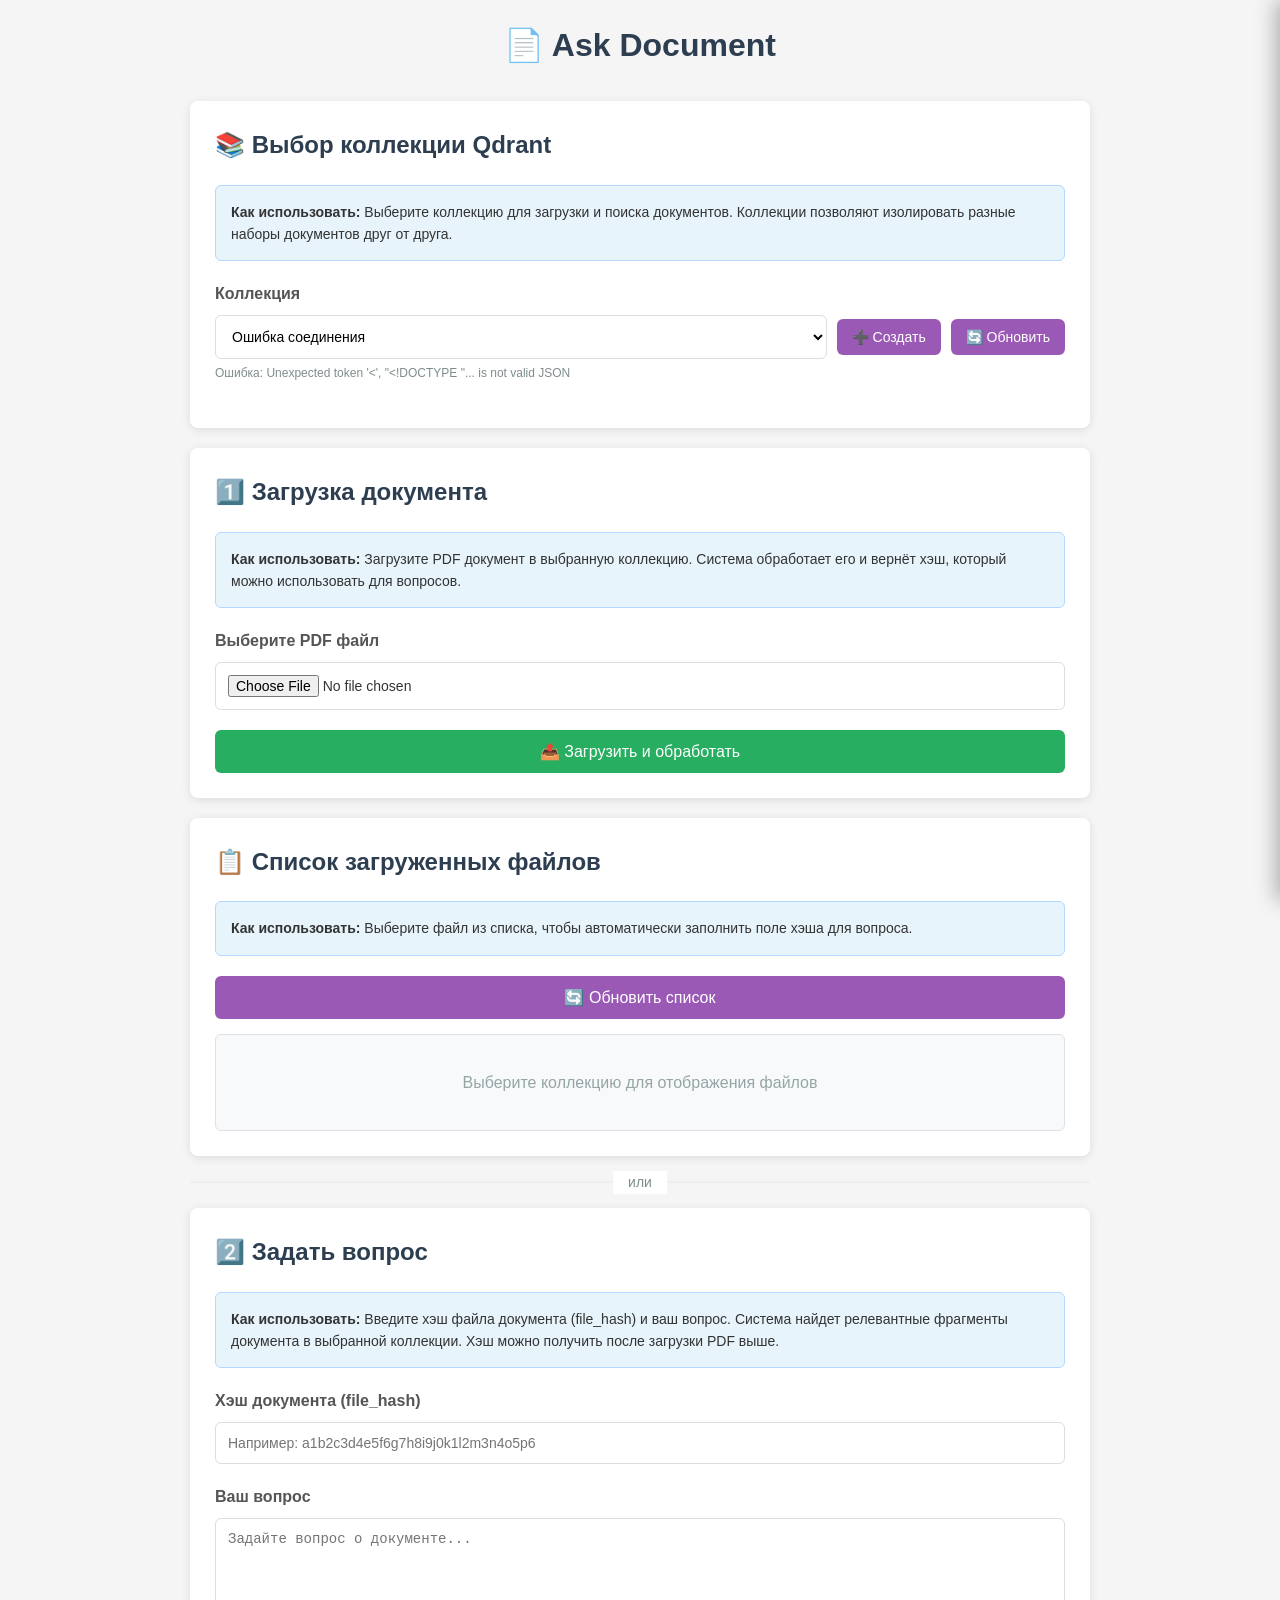
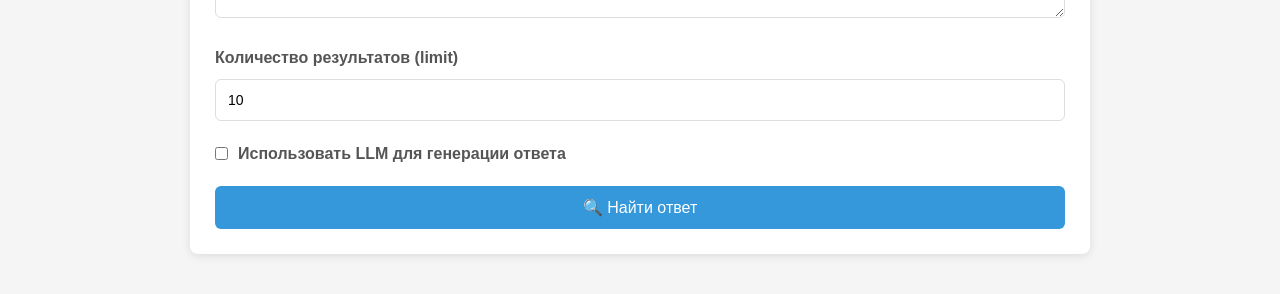
==== app/static/ask-document.html @ 8912c8c7 "Add PDF results visualization" ====
<!DOCTYPE html>
<html lang="ru">
<head>
    <meta charset="UTF-8">
    <meta name="viewport" content="width=device-width, initial-scale=1.0">
    <title>Ask Document - PDF Q&A</title>
    <style>
        * {
            box-sizing: border-box;
            margin: 0;
            padding: 0;
        }

        body {
            font-family: -apple-system, BlinkMacSystemFont, 'Segoe UI', Roboto, Oxygen, Ubuntu, sans-serif;
            background-color: #f5f5f5;
            color: #333;
            line-height: 1.6;
            padding: 20px;
        }

        .container {
            max-width: 900px;
            margin: 0 auto;
        }

        h1 {
            text-align: center;
            color: #2c3e50;
            margin-bottom: 30px;
            font-size: 2rem;
        }

        .card {
            background: white;
            border-radius: 8px;
            box-shadow: 0 2px 10px rgba(0, 0, 0, 0.1);
            padding: 25px;
            margin-bottom: 20px;
        }

        .form-group {
            margin-bottom: 20px;
        }

        label {
            display: block;
            margin-bottom: 8px;
            font-weight: 600;
            color: #555;
        }

        input[type="text"],
        input[type="number"],
        input[type="file"],
        textarea {
            width: 100%;
            padding: 12px;
            border: 1px solid #ddd;
            border-radius: 6px;
            font-size: 14px;
            transition: border-color 0.3s;
        }

        input[type="text"]:focus,
        input[type="number"]:focus,
        input[type="file"]:focus,
        textarea:focus {
            outline: none;
            border-color: #3498db;
        }

        textarea {
            resize: vertical;
            min-height: 100px;
        }

        .btn {
            background-color: #3498db;
            color: white;
            border: none;
            padding: 12px 30px;
            font-size: 16px;
            border-radius: 6px;
            cursor: pointer;
            transition: background-color 0.3s;
            width: 100%;
        }

        .btn:hover {
            background-color: #2980b9;
        }

        .btn:disabled {
            background-color: #bdc3c7;
            cursor: not-allowed;
        }

        .btn-secondary {
            background-color: #27ae60;
        }

        .btn-secondary:hover {
            background-color: #219a52;
        }

        .results {
            margin-top: 20px;
        }

        .result-item {
            background: #f8f9fa;
            border-left: 4px solid #3498db;
            padding: 15px;
            margin-bottom: 15px;
            border-radius: 4px;
            cursor: pointer;
            transition: all 0.2s;
        }

        .result-item:hover {
            background: #e8f4fc;
            box-shadow: 0 2px 8px rgba(52, 152, 219, 0.2);
        }

        .result-item.highlighted {
            background: #fff3cd;
            border-left-color: #f39c12;
            box-shadow: 0 2px 12px rgba(243, 156, 18, 0.3);
        }

        .result-score {
            font-size: 12px;
            color: #7f8c8d;
            margin-bottom: 8px;
        }

        .result-text {
            font-size: 15px;
            color: #2c3e50;
        }

        .result-meta {
            margin-top: 10px;
            font-size: 12px;
            color: #95a5a6;
        }

        .error {
            background-color: #fee;
            border-left-color: #e74c3c;
            color: #c0392b;
        }

        .success {
            background-color: #efe;
            border-left-color: #27ae60;
            color: #27ae60;
        }

        .status-message {
            padding: 15px;
            border-radius: 6px;
            margin-bottom: 20px;
        }

        .loading {
            text-align: center;
            padding: 40px;
            color: #7f8c8d;
        }

        .spinner {
            border: 4px solid #f3f3f3;
            border-top: 4px solid #3498db;
            border-radius: 50%;
            width: 40px;
            height: 40px;
            animation: spin 1s linear infinite;
            margin: 0 auto 15px;
        }

        @keyframes spin {
            0% { transform: rotate(0deg); }
            100% { transform: rotate(360deg); }
        }

        .hidden {
            display: none;
        }

        .info-box {
            background: #e8f4fc;
            border: 1px solid #b3d9ff;
            border-radius: 6px;
            padding: 15px;
            margin-bottom: 20px;
            font-size: 14px;
        }

        .info-box code {
            background: #fff;
            padding: 2px 6px;
            border-radius: 3px;
            font-family: monospace;
        }

        .file-info {
            background: #f8f9fa;
            border: 1px solid #dee2e6;
            border-radius: 6px;
            padding: 15px;
            margin-top: 15px;
        }

        .file-info p {
            margin: 5px 0;
            font-size: 14px;
        }

        .file-info strong {
            color: #2c3e50;
        }

        .file-list {
            background: #f8f9fa;
            border: 1px solid #dee2e6;
            border-radius: 6px;
            padding: 15px;
            margin-top: 15px;
            max-height: 400px;
            overflow-y: auto;
        }

        .file-list-item {
            background: white;
            border: 1px solid #e9ecef;
            border-radius: 4px;
            padding: 12px;
            margin-bottom: 10px;
            cursor: pointer;
            transition: all 0.2s;
        }

        .file-list-item:hover {
            border-color: #3498db;
            box-shadow: 0 2px 8px rgba(52, 152, 219, 0.2);
        }

        .file-list-item.selected {
            border-color: #27ae60;
            background: #e8f8f0;
        }

        .file-list-name {
            font-weight: 600;
            color: #2c3e50;
            margin-bottom: 5px;
        }

        .file-list-hash {
            font-family: monospace;
            font-size: 12px;
            color: #7f8c8d;
            background: #f1f1f1;
            padding: 2px 6px;
            border-radius: 3px;
            word-break: break-all;
        }

        .file-list-date {
            font-size: 11px;
            color: #95a5a6;
            margin-top: 5px;
        }

        .file-list-empty {
            text-align: center;
            color: #95a5a6;
            padding: 20px;
        }

        .btn-refresh {
            background-color: #9b59b6;
        }

        .btn-refresh:hover {
            background-color: #8e44ad;
        }

        .divider {
            border-top: 2px solid #eee;
            margin: 25px 0;
            position: relative;
        }

        .divider-text {
            position: absolute;
            top: -12px;
            left: 50%;
            transform: translateX(-50%);
            background: white;
            padding: 0 15px;
            color: #7f8c8d;
            font-size: 14px;
        }

        .collection-select-container {
            display: flex;
            gap: 10px;
            align-items: center;
        }

        .collection-select {
            flex: 1;
            padding: 12px;
            border: 1px solid #ddd;
            border-radius: 6px;
            font-size: 14px;
            background-color: white;
            cursor: pointer;
        }

        .collection-select:focus {
            outline: none;
            border-color: #3498db;
        }

        .btn-small {
            padding: 10px 15px;
            font-size: 14px;
            width: auto;
        }

        .btn-create {
            background-color: #9b59b6;
        }

        .btn-create:hover {
            background-color: #8e44ad;
        }

        .modal-overlay {
            position: fixed;
            top: 0;
            left: 0;
            right: 0;
            bottom: 0;
            background: rgba(0, 0, 0, 0.5);
            display: flex;
            align-items: center;
            justify-content: center;
            z-index: 1000;
        }

        .modal {
            background: white;
            border-radius: 8px;
            padding: 25px;
            max-width: 500px;
            width: 90%;
            box-shadow: 0 4px 20px rgba(0, 0, 0, 0.2);
        }

        .modal h3 {
            margin-bottom: 20px;
            color: #2c3e50;
        }

        .modal-actions {
            display: flex;
            gap: 10px;
            margin-top: 20px;
        }

        .modal-actions .btn {
            width: auto;
            flex: 1;
        }

        .btn-cancel {
            background-color: #95a5a6;
        }

        .btn-cancel:hover {
            background-color: #7f8c8d;
        }

        .collection-info {
            font-size: 12px;
            color: #7f8c8d;
            margin-top: 5px;
        }

        /* PDF Viewer styles */
        .pdf-viewer-container {
            position: fixed;
            top: 0;
            right: -60%;
            width: 60%;
            height: 100vh;
            background: white;
            box-shadow: -4px 0 20px rgba(0, 0, 0, 0.3);
            z-index: 2000;
            transition: right 0.3s ease-in-out;
            display: flex;
            flex-direction: column;
        }

        .pdf-viewer-container.open {
            right: 0;
        }

        .pdf-viewer-header {
            display: flex;
            justify-content: space-between;
            align-items: center;
            padding: 15px 20px;
            background: #2c3e50;
            color: white;
        }

        .pdf-viewer-header h3 {
            margin: 0;
            font-size: 16px;
        }

        .pdf-viewer-close {
            background: none;
            border: none;
            color: white;
            font-size: 24px;
            cursor: pointer;
            padding: 5px 10px;
        }

        .pdf-viewer-close:hover {
            background: rgba(255, 255, 255, 0.1);
            border-radius: 4px;
        }

        .pdf-viewer-content {
            flex: 1;
            overflow: hidden;
        }

        .pdf-viewer-content iframe {
            width: 100%;
            height: 100%;
            border: none;
        }

        .pdf-overlay {
            position: fixed;
            top: 0;
            left: 0;
            width: 100%;
            height: 100vh;
            background: rgba(0, 0, 0, 0.5);
            z-index: 1999;
            display: none;
        }

        .pdf-overlay.show {
            display: block;
        }

        .page-highlight {
            position: absolute;
            border: 3px solid #f39c12;
            background: rgba(243, 156, 18, 0.2);
            pointer-events: none;
            z-index: 100;
        }

        .result-item .view-pdf-btn {
            display: inline-block;
            margin-left: 10px;
            padding: 4px 10px;
            background: #3498db;
            color: white;
            border-radius: 4px;
            font-size: 12px;
            text-decoration: none;
            cursor: pointer;
        }

        .result-item .view-pdf-btn:hover {
            background: #2980b9;
        }

        /* Enhanced PDF Viewer with bbox visualization */
        .pdf-viewer-content-img {
            width: 100%;
            height: 100%;
            overflow: auto;
            background: #525659;
            display: flex;
            justify-content: center;
            align-items: flex-start;
            padding: 20px;
        }

        .pdf-viewer-content-img img {
            max-width: 100%;
            box-shadow: 0 4px 20px rgba(0, 0, 0, 0.3);
        }

        .bbox-legend {
            position: absolute;
            bottom: 20px;
            left: 20px;
            background: rgba(0, 0, 0, 0.8);
            padding: 15px;
            border-radius: 8px;
            z-index: 3000;
            max-height: 200px;
            overflow-y: auto;
        }

        .bbox-legend h4 {
            margin: 0 0 10px 0;
            color: white;
            font-size: 14px;
        }

        .bbox-legend-item {
            display: flex;
            align-items: center;
            margin: 5px 0;
            color: white;
            font-size: 12px;
            cursor: pointer;
            padding: 3px 6px;
            border-radius: 4px;
        }

        .bbox-legend-item:hover {
            background: rgba(255, 255, 255, 0.1);
        }

        .bbox-legend-color {
            width: 16px;
            height: 16px;
            margin-right: 8px;
            border-radius: 3px;
            border: 2px solid white;
        }

        .bbox-legend-text {
            flex: 1;
            overflow: hidden;
            text-overflow: ellipsis;
            white-space: nowrap;
            max-width: 200px;
        }

        .bbox-controls {
            display: flex;
            gap: 10px;
            align-items: center;
            padding: 10px 20px;
            background: #34495e;
            border-bottom: 1px solid #2c3e50;
        }

        .bbox-controls label {
            color: white;
            font-size: 14px;
            margin-right: 5px;
        }

        .bbox-controls select {
            padding: 6px 12px;
            border-radius: 4px;
            border: none;
            background: white;
            font-size: 14px;
            cursor: pointer;
        }

        .bbox-controls button {
            padding: 6px 12px;
            border-radius: 4px;
            border: none;
            background: #3498db;
            color: white;
            font-size: 14px;
            cursor: pointer;
            transition: background 0.2s;
        }

        .bbox-controls button:hover {
            background: #2980b9;
        }

        .bbox-controls button.active {
            background: #27ae60;
        }
    </style>
</head>
<body>
    <div class="container">
        <h1>📄 Ask Document</h1>

        <!-- Collection Selection Section -->
        <div class="card">
            <h2 style="margin-bottom: 20px; color: #2c3e50;">📚 Выбор коллекции Qdrant</h2>
            <div class="info-box">
                <strong>Как использовать:</strong> Выберите коллекцию для загрузки и поиска документов.
                Коллекции позволяют изолировать разные наборы документов друг от друга.
            </div>

            <div class="form-group">
                <label for="collectionSelect">Коллекция</label>
                <div class="collection-select-container">
                    <select id="collectionSelect" class="collection-select">
                        <option value="">Загрузка списка коллекций...</option>
                    </select>
                    <button type="button" class="btn btn-small btn-create" onclick="showCreateCollectionModal()">
                        ➕ Создать
                    </button>
                    <button type="button" class="btn btn-small btn-refresh" onclick="loadCollections()">
                        🔄 Обновить
                    </button>
                </div>
                <div id="collectionInfo" class="collection-info"></div>
            </div>
        </div>

        <!-- Upload Section -->
        <div class="card">
            <h2 style="margin-bottom: 20px; color: #2c3e50;">1️⃣ Загрузка документа</h2>
            <div class="info-box">
                <strong>Как использовать:</strong> Загрузите PDF документ в выбранную коллекцию.
                Система обработает его и вернёт хэш, который можно использовать для вопросов.
            </div>

            <form id="uploadForm" enctype="multipart/form-data">
                <div class="form-group">
                    <label for="pdfFile">Выберите PDF файл</label>
                    <input type="file" id="pdfFile" name="file" accept=".pdf" required>
                </div>

                <button type="submit" class="btn btn-secondary" id="uploadBtn">
                    📤 Загрузить и обработать
                </button>
            </form>

            <div id="uploadLoading" class="loading hidden">
                <div class="spinner"></div>
                <p>Загрузка и обработка документа...</p>
                <p style="font-size: 12px; color: #7f8c8d; margin-top: 10px;">Это может занять несколько минут</p>
            </div>

            <div id="uploadStatus" class="status-message hidden"></div>

            <div id="fileInfo" class="file-info hidden">
                <p><strong>Имя файла:</strong> <span id="fileName"></span></p>
                <p><strong>Хэш (file_hash):</strong> <code id="fileHashDisplay"></code></p>
                <p><strong>Статус:</strong> <span id="fileStatus"></span></p>
            </div>
        </div>

        <!-- Uploaded Files List -->
        <div class="card">
            <h2 style="margin-bottom: 20px; color: #2c3e50;">📋 Список загруженных файлов</h2>
            <div class="info-box">
                <strong>Как использовать:</strong> Выберите файл из списка, чтобы автоматически заполнить поле хэша для вопроса.
            </div>

            <button type="button" class="btn btn-refresh" id="refreshFilesBtn" onclick="loadUploadedFiles()">
                🔄 Обновить список
            </button>

            <div id="uploadedFilesList" class="file-list">
                <div class="file-list-empty">Выберите коллекцию для отображения файлов</div>
            </div>
        </div>

        <div class="divider">
            <span class="divider-text">или</span>
        </div>

        <!-- Ask Question Section -->
        <div class="card">
            <h2 style="margin-bottom: 20px; color: #2c3e50;">2️⃣ Задать вопрос</h2>
            <div class="info-box">
                <strong>Как использовать:</strong> Введите хэш файла документа (file_hash) и ваш вопрос.
                Система найдет релевантные фрагменты документа в выбранной коллекции.
                Хэш можно получить после загрузки PDF выше.
            </div>

            <form id="askForm">
                <div class="form-group">
                    <label for="fileHash">Хэш документа (file_hash)</label>
                    <input type="text" id="fileHash" name="fileHash" required
                           placeholder="Например: a1b2c3d4e5f6g7h8i9j0k1l2m3n4o5p6">
                </div>

                <div class="form-group">
                    <label for="question">Ваш вопрос</label>
                    <textarea id="question" name="question" required
                              placeholder="Задайте вопрос о документе..."></textarea>
                </div>

                <div class="form-group">
                    <label for="askLimit">Количество результатов (limit)</label>
                    <input type="number" id="askLimit" name="limit" value="10" min="1" max="50">
                </div>

                <div class="form-group">
                    <label style="display: flex; align-items: center; gap: 10px; cursor: pointer;">
                        <input type="checkbox" id="useLlm" name="useLlm" style="width: auto;">
                        <span>Использовать LLM для генерации ответа</span>
                    </label>
                </div>

                <button type="submit" class="btn" id="submitBtn">
                    🔍 Найти ответ
                </button>
            </form>
        </div>

        <div id="loading" class="card hidden">
            <div class="loading">
                <div class="spinner"></div>
                <p>Обработка запроса...</p>
            </div>
        </div>

        <div id="statusMessage" class="card hidden"></div>

        <div id="llmAnswer" class="card hidden">
            <h2 style="margin-bottom: 20px; color: #2c3e50;">🤖 Ответ от LLM</h2>
            <div id="llmAnswerContent" style="background: #f8f9fa; padding: 20px; border-radius: 6px; border-left: 4px solid #9b59b6; line-height: 1.8;"></div>
        </div>

        <div id="results" class="card hidden">
            <h2 style="margin-bottom: 20px; color: #2c3e50;">Результаты поиска</h2>
            <div id="resultsContent"></div>
        </div>
    </div>

    <!-- PDF Viewer Overlay -->
    <div class="pdf-overlay" id="pdfOverlay" onclick="closePdfViewer()"></div>

    <!-- PDF Viewer Panel with bbox visualization -->
    <div class="pdf-viewer-container" id="pdfViewerContainer">
        <div class="pdf-viewer-header">
            <h3 id="pdfViewerTitle">Просмотр PDF</h3>
            <button class="pdf-viewer-close" onclick="closePdfViewer()">×</button>
        </div>
        <div class="bbox-controls" id="bboxControls" style="display: none;">
            <label for="pageSelect">Страница:</label>
            <select id="pageSelect" onchange="loadPageWithBboxes()"></select>
            <button id="toggleBboxesBtn" onclick="toggleBboxes()" class="active">Показать bbox</button>
            <label style="margin-left: 15px;">Фильтр:</label>
            <select id="typeFilter" onchange="loadPageWithBboxes()">
                <option value="">Все типы</option>
                <option value="text">Текст</option>
                <option value="title">Заголовок</option>
                <option value="image">Изображение</option>
                <option value="table">Таблица</option>
                <option value="equation">Формула</option>
            </select>
        </div>
        <div class="pdf-viewer-content" id="pdfViewerContentIframe" style="display: block;">
            <iframe id="pdfViewerIframe" src=""></iframe>
        </div>
        <div class="pdf-viewer-content-img" id="pdfViewerContentImg" style="display: none;">
            <img id="pdfPageImage" src="" alt="PDF Page">
        </div>
        <div class="bbox-legend" id="bboxLegend" style="display: none;">
            <h4>Элементы на странице</h4>
            <div id="bboxLegendContent"></div>
        </div>
    </div>

    <script>
        const API_BASE_URL = window.location.origin;
        let uploadedFileHash = '';
        let currentFileHash = '';

        // Handle file upload
        document.getElementById('uploadForm').addEventListener('submit', async function(e) {
            e.preventDefault();

            const fileInput = document.getElementById('pdfFile');
            const file = fileInput.files[0];

            if (!file) {
                showUploadStatus('Пожалуйста, выберите файл', 'error');
                return;
            }

            if (!file.name.toLowerCase().endsWith('.pdf')) {
                showUploadStatus('Пожалуйста, выберите PDF файл', 'error');
                return;
            }

            // Show loading
            document.getElementById('uploadLoading').classList.remove('hidden');
            document.getElementById('uploadBtn').disabled = true;
            document.getElementById('uploadStatus').classList.add('hidden');
            document.getElementById('fileInfo').classList.add('hidden');

            const formData = new FormData();
            formData.append('file', file);

            try {
                const response = await fetch(`${API_BASE_URL}/upload-pdf`, {
                    method: 'POST',
                    body: formData
                });

                const data = await response.json();

                if (response.ok) {
                    uploadedFileHash = data.file_hash;

                    // Display file info
                    document.getElementById('fileName').textContent = file.name;
                    document.getElementById('fileHashDisplay').textContent = data.file_hash;
                    document.getElementById('fileStatus').textContent =
                        data.status === 'already_processed' ? 'Уже обработан ранее' : 'Успешно обработан';
                    document.getElementById('fileInfo').classList.remove('hidden');

                    // Auto-fill the file hash in the question form
                    document.getElementById('fileHash').value = data.file_hash;

                    let message = data.message;
                    if (data.status === 'already_processed') {
                        message = `Файл уже был обработан ранее. Хэш: ${data.file_hash}`;
                    } else {
                        message = `Файл успешно загружен и обработан! Хэш: ${data.file_hash}`;
                    }
                    showUploadStatus(message, 'success');
                } else {
                    showUploadStatus(`Ошибка: ${data.detail || data.message || 'Неизвестная ошибка'}`, 'error');
                }
            } catch (error) {
                showUploadStatus(`Ошибка соединения: ${error.message}`, 'error');
            } finally {
                document.getElementById('uploadLoading').classList.add('hidden');
                document.getElementById('uploadBtn').disabled = false;
            }
        });

        // Handle question submission
        document.getElementById('askForm').addEventListener('submit', async function(e) {
            e.preventDefault();

            const fileHash = document.getElementById('fileHash').value.trim();
            const question = document.getElementById('question').value.trim();
            const limit = parseInt(document.getElementById('limit').value) || 10;

            if (!fileHash || !question) {
                showStatus('Пожалуйста, заполните все обязательные поля', 'error');
                return;
            }

            // Show loading
            document.getElementById('loading').classList.remove('hidden');
            document.getElementById('results').classList.add('hidden');
            document.getElementById('statusMessage').classList.add('hidden');
            document.getElementById('submitBtn').disabled = true;

            try {
                const response = await fetch(`${API_BASE_URL}/ask-document`, {
                    method: 'POST',
                    headers: {
                        'Content-Type': 'application/json'
                    },
                    body: JSON.stringify({
                        file_hash: fileHash,
                        question: question,
                        limit: limit
                    })
                });

                const data = await response.json();

                if (response.ok) {
                    displayResults(data);
                } else {
                    showStatus(`Ошибка: ${data.detail || data.message || 'Неизвестная ошибка'}`, 'error');
                }
            } catch (error) {
                showStatus(`Ошибка соединения: ${error.message}`, 'error');
            } finally {
                document.getElementById('loading').classList.add('hidden');
                document.getElementById('submitBtn').disabled = false;
            }
        });

        function displayResults(data) {
            const resultsDiv = document.getElementById('results');
            const resultsContent = document.getElementById('resultsContent');
            const llmAnswerDiv = document.getElementById('llmAnswer');
            const llmAnswerContent = document.getElementById('llmAnswerContent');

            // Show status message
            const statusClass = data.status === 'success' ? 'success' : 'error';
            showStatus(data.message, statusClass);

            // Display LLM answer if available
            if (data.llm_answer) {
                llmAnswerContent.innerHTML = `<div style="white-space: pre-wrap;">${escapeHtml(data.llm_answer)}</div>`;
                llmAnswerDiv.classList.remove('hidden');
            } else {
                llmAnswerDiv.classList.add('hidden');
            }

            if (data.answers && data.answers.length > 0) {
                let html = '';

                data.answers.forEach((answer, index) => {
                    // Render image or table if image_base64 is available
                    let mediaContent = '';
                    if (answer.image_base64 && (answer.element_type === 'image' || answer.element_type === 'table')) {
                        const altText = answer.element_type === 'table' ? 'Таблица' : 'Изображение';
                        mediaContent = `<div style="margin: 10px 0;"><img src="data:image/png;base64,${answer.image_base64}" alt="${altText}" style="max-width: 100%; height: auto; border: 1px solid #ddd; border-radius: 4px;"></div>`;
                    }

                    // Add PDF view button if page_idx is available
                    let pdfButton = '';
                    if (answer.page_idx !== undefined && answer.page_idx !== null && currentFileHash) {
                        pdfButton = `<span class="view-pdf-btn" onclick="openPdfViewer('${currentFileHash}', ${answer.page_idx})">📄 Открыть PDF (стр. ${answer.page_idx + 1})</span>`;
                    }

                    html += `
                        <div class="result-item" onclick="openPdfViewer('${currentFileHash}', ${answer.page_idx ?? 0})">
                            <div class="result-score">
                                <strong>#${index + 1}</strong> | Score: ${answer.score?.toFixed(4) || 'N/A'}
                                ${pdfButton}
                            </div>
                            ${mediaContent}
                            <div class="result-text">${escapeHtml(answer.text)}</div>
                            <div class="result-meta">
                                Тип: ${answer.element_type || 'N/A'} |
                                Индекс: ${answer.element_index ?? 'N/A'} |
                                Страница: ${answer.page_idx ?? 'N/A'}
                            </div>
                        </div>
                    `;
                });

                resultsContent.innerHTML = html;
                resultsDiv.classList.remove('hidden');
            } else if (data.status === 'success') {
                resultsContent.innerHTML = '<p>Релевантные фрагменты не найдены.</p>';
                resultsDiv.classList.remove('hidden');
            }
        }

        function showUploadStatus(message, type) {
            const statusDiv = document.getElementById('uploadStatus');
            statusDiv.className = `status-message ${type}`;
            statusDiv.textContent = message;
            statusDiv.classList.remove('hidden');
        }

        function showStatus(message, type) {
            const statusDiv = document.getElementById('statusMessage');
            statusDiv.className = `card status-message ${type}`;
            statusDiv.textContent = message;
            statusDiv.classList.remove('hidden');
        }

        function escapeHtml(text) {
            const div = document.createElement('div');
            div.textContent = text;
            return div.innerHTML;
        }

        // PDF Viewer functions with bbox visualization
        let currentPageIndex = 0;
        let totalPages = 0;
        let showBboxes = true;
        let currentBboxes = [];

        function openPdfViewer(fileHash, pageIndex) {
            if (!fileHash) {
                showStatus('Хэш файла не указан', 'error');
                return;
            }

            currentFileHash = fileHash;
            currentPageIndex = pageIndex;

            // Show enhanced viewer with bbox controls
            document.getElementById('bboxControls').style.display = 'flex';
            document.getElementById('pdfViewerContentIframe').style.display = 'none';
            document.getElementById('pdfViewerContentImg').style.display = 'flex';

            // Load page count and initialize viewer
            loadPageCount(fileHash).then(() => {
                updatePageSelect();
                loadPageWithBboxes();
            });

            document.getElementById('pdfViewerTitle').textContent = `Просмотр PDF`;
            document.getElementById('pdfOverlay').classList.add('show');
            document.getElementById('pdfViewerContainer').classList.add('open');
        }

        async function loadPageCount(fileHash) {
            try {
                const response = await fetch(`${API_BASE_URL}/api/pdf/${fileHash}/info`);
                const data = await response.json();

                // Try to get page count from PDF using pdf.js or estimate from mineru results
                try {
                    const bboxesResponse = await fetch(`${API_BASE_URL}/api/pdf/${fileHash}/mineru-bboxes`);
                    const bboxesData = await bboxesResponse.json();

                    if (bboxesData.status === 'success' && bboxesData.bboxes) {
                        // Find max page index
                        const maxPageIdx = Math.max(...bboxesData.bboxes.map(b => b.page_idx), 0);
                        totalPages = maxPageIdx + 1;
                    }
                } catch (e) {
                    console.warn('Could not load bbox data:', e);
                    totalPages = 10; // Default fallback
                }
            } catch (e) {
                console.error('Error loading page count:', e);
                totalPages = 10; // Default fallback
            }
        }

        function updatePageSelect() {
            const select = document.getElementById('pageSelect');
            select.innerHTML = '';
            for (let i = 0; i < totalPages; i++) {
                const option = document.createElement('option');
                option.value = i;
                option.textContent = `Стр. ${i + 1}`;
                select.appendChild(option);
            }
            select.value = currentPageIndex;
        }

        async function loadPageWithBboxes() {
            const pageSelect = document.getElementById('pageSelect');
            const typeFilter = document.getElementById('typeFilter');

            currentPageIndex = parseInt(pageSelect.value);
            const filterType = typeFilter.value;

            document.getElementById('pdfViewerTitle').textContent = `Просмотр PDF (стр. ${currentPageIndex + 1})`;

            try {
                // Fetch bboxes for this page
                const bboxesUrl = `${API_BASE_URL}/api/pdf/${currentFileHash}/mineru-bboxes?page_idx=${currentPageIndex}`;
                const response = await fetch(bboxesUrl);
                const data = await response.json();

                if (data.status === 'success') {
                    currentBboxes = data.bboxes || [];

                    // Filter bboxes by type if specified
                    let filteredBboxes = currentBboxes;
                    if (filterType) {
                        filteredBboxes = currentBboxes.filter(b => b.element_type === filterType);
                    }

                    // Update legend
                    updateBboxLegend(filteredBboxes);

                    // Load page image with bboxes
                    if (showBboxes && filteredBboxes.length > 0) {
                        const bboxesParam = encodeURIComponent(JSON.stringify(filteredBboxes));
                        const imgUrl = `${API_BASE_URL}/api/pdf/${currentFileHash}/page/${currentPageIndex}?bboxes=${bboxesParam}`;
                        document.getElementById('pdfPageImage').src = imgUrl;
                    } else {
                        // Load plain page image without bboxes
                        const imgUrl = `${API_BASE_URL}/api/pdf/${currentFileHash}/page/${currentPageIndex}`;
                        document.getElementById('pdfPageImage').src = imgUrl;
                    }
                } else {
                    // Fallback to plain PDF view if no bboxes available
                    const pdfUrl = `${API_BASE_URL}/pdf/${currentFileHash}#page=${currentPageIndex + 1}`;
                    document.getElementById('pdfViewerContentIframe').style.display = 'block';
                    document.getElementById('pdfViewerContentImg').style.display = 'none';
                    document.getElementById('pdfViewerIframe').src = pdfUrl;
                    document.getElementById('bboxControls').style.display = 'none';
                }
            } catch (e) {
                console.error('Error loading page with bboxes:', e);
                // Fallback to plain PDF view
                const pdfUrl = `${API_BASE_URL}/pdf/${currentFileHash}#page=${currentPageIndex + 1}`;
                document.getElementById('pdfViewerContentIframe').style.display = 'block';
                document.getElementById('pdfViewerContentImg').style.display = 'none';
                document.getElementById('pdfViewerIframe').src = pdfUrl;
                document.getElementById('bboxControls').style.display = 'none';
            }
        }

        function updateBboxLegend(bboxes) {
            const legend = document.getElementById('bboxLegend');
            const legendContent = document.getElementById('bboxLegendContent');

            if (bboxes.length === 0) {
                legend.style.display = 'none';
                return;
            }

            legend.style.display = 'block';
            let html = '';

            bboxes.forEach((bbox, idx) => {
                const preview = bbox.text_preview || `${bbox.element_type} #${bbox.element_index}`;
                html += `
                    <div class="bbox-legend-item" onclick="highlightBbox(${idx})">
                        <div class="bbox-legend-color" style="background: ${bbox.color}"></div>
                        <div class="bbox-legend-text">${escapeHtml(preview)}</div>
                    </div>
                `;
            });

            legendContent.innerHTML = html;
        }

        function toggleBboxes() {
            showBboxes = !showBboxes;
            const btn = document.getElementById('toggleBboxesBtn');
            btn.classList.toggle('active');
            btn.textContent = showBboxes ? 'Показать bbox' : 'Скрыть bbox';
            loadPageWithBboxes();
        }

        function highlightBbox(index) {
            // Could implement additional highlighting logic here
            console.log('Highlighting bbox:', index);
        }

        function closePdfViewer() {
            document.getElementById('pdfOverlay').classList.remove('show');
            document.getElementById('pdfViewerContainer').classList.remove('open');
            document.getElementById('pdfViewerIframe').src = '';
            document.getElementById('pdfPageImage').src = '';
            document.getElementById('bboxControls').style.display = 'none';
            document.getElementById('bboxLegend').style.display = 'none';
        }

        // Collection management functions
        let selectedCollection = '';

        // Load collections on page load
        document.addEventListener('DOMContentLoaded', function() {
            loadCollections();
        });

        async function loadCollections() {
            const select = document.getElementById('collectionSelect');
            const infoDiv = document.getElementById('collectionInfo');

            try {
                const response = await fetch(`${API_BASE_URL}/collections`);
                const data = await response.json();

                if (data.status === 'success' && data.collections) {
                    select.innerHTML = '<option value="">-- Выберите коллекцию --</option>';

                    data.collections.forEach(col => {
                        const pointsCount = col.points_count || col.vectors_count || 0;
                        const option = document.createElement('option');
                        option.value = col.name;
                        option.textContent = `${col.name} (${pointsCount})`;
                        select.appendChild(option);
                    });

                    if (data.collections.length === 0) {
                        infoDiv.textContent = 'Нет доступных коллекций. Создайте новую.';
                    } else {
                        infoDiv.textContent = `Найдено коллекций: ${data.collections.length}`;
                    }
                } else {
                    select.innerHTML = '<option value="">Ошибка загрузки</option>';
                    infoDiv.textContent = 'Не удалось загрузить список коллекций';
                }
            } catch (error) {
                select.innerHTML = '<option value="">Ошибка соединения</option>';
                infoDiv.textContent = `Ошибка: ${error.message}`;
            }
        }

        function showCreateCollectionModal() {
            const modal = document.createElement('div');
            modal.className = 'modal-overlay';
            modal.id = 'createCollectionModal';
            modal.innerHTML = `
                <div class="modal">
                    <h3>Создать новую коллекцию</h3>
                    <form id="createCollectionForm">
                        <div class="form-group">
                            <label for="newCollectionName">Название коллекции</label>
                            <input type="text" id="newCollectionName" required
                                   placeholder="Например: my-documents">
                        </div>
                        <div class="form-group">
                            <label for="vectorSize">Размер вектора</label>
                            <input type="number" id="vectorSize" value="2048" min="1" required>
                            <div class="collection-info">Обычно 2048 для большинства моделей эмбеддингов</div>
                        </div>
                        <div class="form-group">
                            <label for="distanceMetric">Метрика расстояния</label>
                            <select id="distanceMetric" class="collection-select">
                                <option value="COSINE">Косинусное сходство (COSINE)</option>
                                <option value="DOT">Скалярное произведение (DOT)</option>
                                <option value="EUCLID">Евклидово расстояние (EUCLID)</option>
                            </select>
                        </div>
                        <div class="modal-actions">
                            <button type="button" class="btn btn-cancel" onclick="closeCreateCollectionModal()">Отмена</button>
                            <button type="submit" class="btn btn-create">Создать</button>
                        </div>
                    </form>
                </div>
            `;
            document.body.appendChild(modal);

            document.getElementById('createCollectionForm').addEventListener('submit', async function(e) {
                e.preventDefault();

                const name = document.getElementById('newCollectionName').value.trim();
                const vectorSize = parseInt(document.getElementById('vectorSize').value);
                const distance = document.getElementById('distanceMetric').value;

                if (!name) {
                    alert('Введите название коллекции');
                    return;
                }

                try {
                    const response = await fetch(`${API_BASE_URL}/collections`, {
                        method: 'POST',
                        headers: {
                            'Content-Type': 'application/json'
                        },
                        body: JSON.stringify({
                            collection_name: name,
                            vector_size: vectorSize,
                            distance: distance
                        })
                    });

                    const data = await response.json();

                    if (response.ok || data.status === 'already_exists') {
                        alert(data.message);
                        closeCreateCollectionModal();
                        loadCollections();
                    } else {
                        alert(`Ошибка: ${data.detail || data.message}`);
                    }
                } catch (error) {
                    alert(`Ошибка соединения: ${error.message}`);
                }
            });
        }

        function closeCreateCollectionModal() {
            const modal = document.getElementById('createCollectionModal');
            if (modal) {
                modal.remove();
            }
        }

        // Handle collection selection change
        document.getElementById('collectionSelect').addEventListener('change', function() {
            selectedCollection = this.value;
            const infoDiv = document.getElementById('collectionInfo');

            if (selectedCollection) {
                infoDiv.textContent = `Выбрана коллекция: ${selectedCollection}`;
                loadUploadedFiles();
            } else {
                infoDiv.textContent = '';
                document.getElementById('uploadedFilesList').innerHTML = '<div class="file-list-empty">Выберите коллекцию для отображения файлов</div>';
            }
        });

        async function loadUploadedFiles() {
            const filesListDiv = document.getElementById('uploadedFilesList');
            const collectionSelect = document.getElementById('collectionSelect');
            const collectionName = collectionSelect.value;

            if (!collectionName) {
                filesListDiv.innerHTML = '<div class="file-list-empty">Сначала выберите коллекцию</div>';
                return;
            }

            filesListDiv.innerHTML = '<div class="loading"><div class="spinner"></div><p>Загрузка списка файлов...</p></div>';

            try {
                const response = await fetch(`${API_BASE_URL}/collections/${encodeURIComponent(collectionName)}/files`);
                const data = await response.json();

                if (response.ok && data.status === 'success') {
                    const files = data.files || [];

                    if (files.length === 0) {
                        filesListDiv.innerHTML = '<div class="file-list-empty">В этой коллекции нет загруженных файлов</div>';
                        return;
                    }

                    filesListDiv.innerHTML = '';
                    files.forEach(file => {
                        const fileItem = document.createElement('div');
                        fileItem.className = 'file-list-item';
                        fileItem.onclick = () => selectFile(file.file_hash, file.filename);

                        const fileName = file.filename || 'Неизвестно';
                        const fileHash = file.file_hash || 'N/A';
                        const uploadedAt = file.uploaded_at ? new Date(file.uploaded_at).toLocaleString('ru-RU') : 'N/A';

                        fileItem.innerHTML = `
                            <div class="file-list-name">${escapeHtml(fileName)}</div>
                            <div class="file-list-hash">${fileHash}</div>
                            <div class="file-list-date">Загружен: ${uploadedAt}</div>
                        `;
                        filesListDiv.appendChild(fileItem);
                    });
                } else {
                    filesListDiv.innerHTML = `<div class="file-list-empty">Ошибка: ${data.detail || data.message || 'Не удалось загрузить список файлов'}</div>`;
                }
            } catch (error) {
                filesListDiv.innerHTML = `<div class="file-list-empty">Ошибка соединения: ${error.message}</div>`;
            }
        }

        function selectFile(fileHash, fileName) {
            document.getElementById('fileHash').value = fileHash;

            // Highlight selected file
            const allItems = document.querySelectorAll('.file-list-item');
            allItems.forEach(item => item.classList.remove('selected'));
            event.currentTarget.classList.add('selected');

            showUploadStatus(`Выбран файл: ${fileName}`, 'success');
        }

        // Modify upload form to include collection
        document.getElementById('uploadForm').addEventListener('submit', async function(e) {
            e.preventDefault();

            const fileInput = document.getElementById('pdfFile');
            const file = fileInput.files[0];
            const collectionSelect = document.getElementById('collectionSelect');
            const collectionName = collectionSelect.value;

            if (!file) {
                showUploadStatus('Пожалуйста, выберите файл', 'error');
                return;
            }

            if (!file.name.toLowerCase().endsWith('.pdf')) {
                showUploadStatus('Пожалуйста, выберите PDF файл', 'error');
                return;
            }

            // Show loading
            document.getElementById('uploadLoading').classList.remove('hidden');
            document.getElementById('uploadBtn').disabled = true;
            document.getElementById('uploadStatus').classList.add('hidden');
            document.getElementById('fileInfo').classList.add('hidden');

            const formData = new FormData();
            formData.append('file', file);
            if (collectionName) {
                formData.append('collection_name', collectionName);
            }

            try {
                const response = await fetch(`${API_BASE_URL}/upload-pdf`, {
                    method: 'POST',
                    body: formData
                });

                const data = await response.json();

                if (response.ok) {
                    uploadedFileHash = data.file_hash;

                    // Display file info
                    document.getElementById('fileName').textContent = file.name;
                    document.getElementById('fileHashDisplay').textContent = data.file_hash;
                    document.getElementById('fileStatus').textContent =
                        data.status === 'already_processed' ? 'Уже обработан ранее' : 'Успешно обработан';
                    document.getElementById('fileInfo').classList.remove('hidden');

                    // Auto-fill the file hash in the question form
                    document.getElementById('fileHash').value = data.file_hash;

                    let message = data.message;
                    if (data.status === 'already_processed') {
                        message = `Файл уже был обработан ранее. Хэш: ${data.file_hash}`;
                    } else {
                        message = `Файл успешно загружен и обработан! Хэш: ${data.file_hash}`;
                    }
                    if (collectionName) {
                        message += ` (коллекция: ${collectionName})`;
                    }
                    showUploadStatus(message, 'success');
                } else {
                    showUploadStatus(`Ошибка: ${data.detail || data.message || 'Неизвестная ошибка'}`, 'error');
                }
            } catch (error) {
                showUploadStatus(`Ошибка соединения: ${error.message}`, 'error');
            } finally {
                document.getElementById('uploadLoading').classList.add('hidden');
                document.getElementById('uploadBtn').disabled = false;
            }
        });

        // Handle question submission with collection
        document.getElementById('askForm').addEventListener('submit', async function(e) {
            e.preventDefault();

            const fileHash = document.getElementById('fileHash').value.trim();
            const question = document.getElementById('question').value.trim();
            const limit = parseInt(document.getElementById('askLimit').value) || 10;
            const useLlm = document.getElementById('useLlm').checked;
            const collectionSelect = document.getElementById('collectionSelect');
            const collectionName = collectionSelect.value;

            if (!fileHash || !question) {
                showStatus('Пожалуйста, заполните все обязательные поля', 'error');
                return;
            }

            // Show loading
            document.getElementById('loading').classList.remove('hidden');
            document.getElementById('results').classList.add('hidden');
            document.getElementById('llmAnswer').classList.add('hidden');
            document.getElementById('statusMessage').classList.add('hidden');
            document.getElementById('submitBtn').disabled = true;

            try {
                const requestBody = {
                    file_hash: fileHash,
                    question: question,
                    limit: limit,
                    use_llm: useLlm
                };

                if (collectionName) {
                    requestBody.collection_name = collectionName;
                }

                const response = await fetch(`${API_BASE_URL}/ask-document`, {
                    method: 'POST',
                    headers: {
                        'Content-Type': 'application/json'
                    },
                    body: JSON.stringify(requestBody)
                });

                const data = await response.json();

                if (response.ok) {
                    displayResults(data);
                } else {
                    showStatus(`Ошибка: ${data.detail || data.message || 'Неизвестная ошибка'}`, 'error');
                }
            } catch (error) {
                showStatus(`Ошибка соединения: ${error.message}`, 'error');
            } finally {
                document.getElementById('loading').classList.add('hidden');
                document.getElementById('submitBtn').disabled = false;
            }
        });
    </script>
</body>
</html>
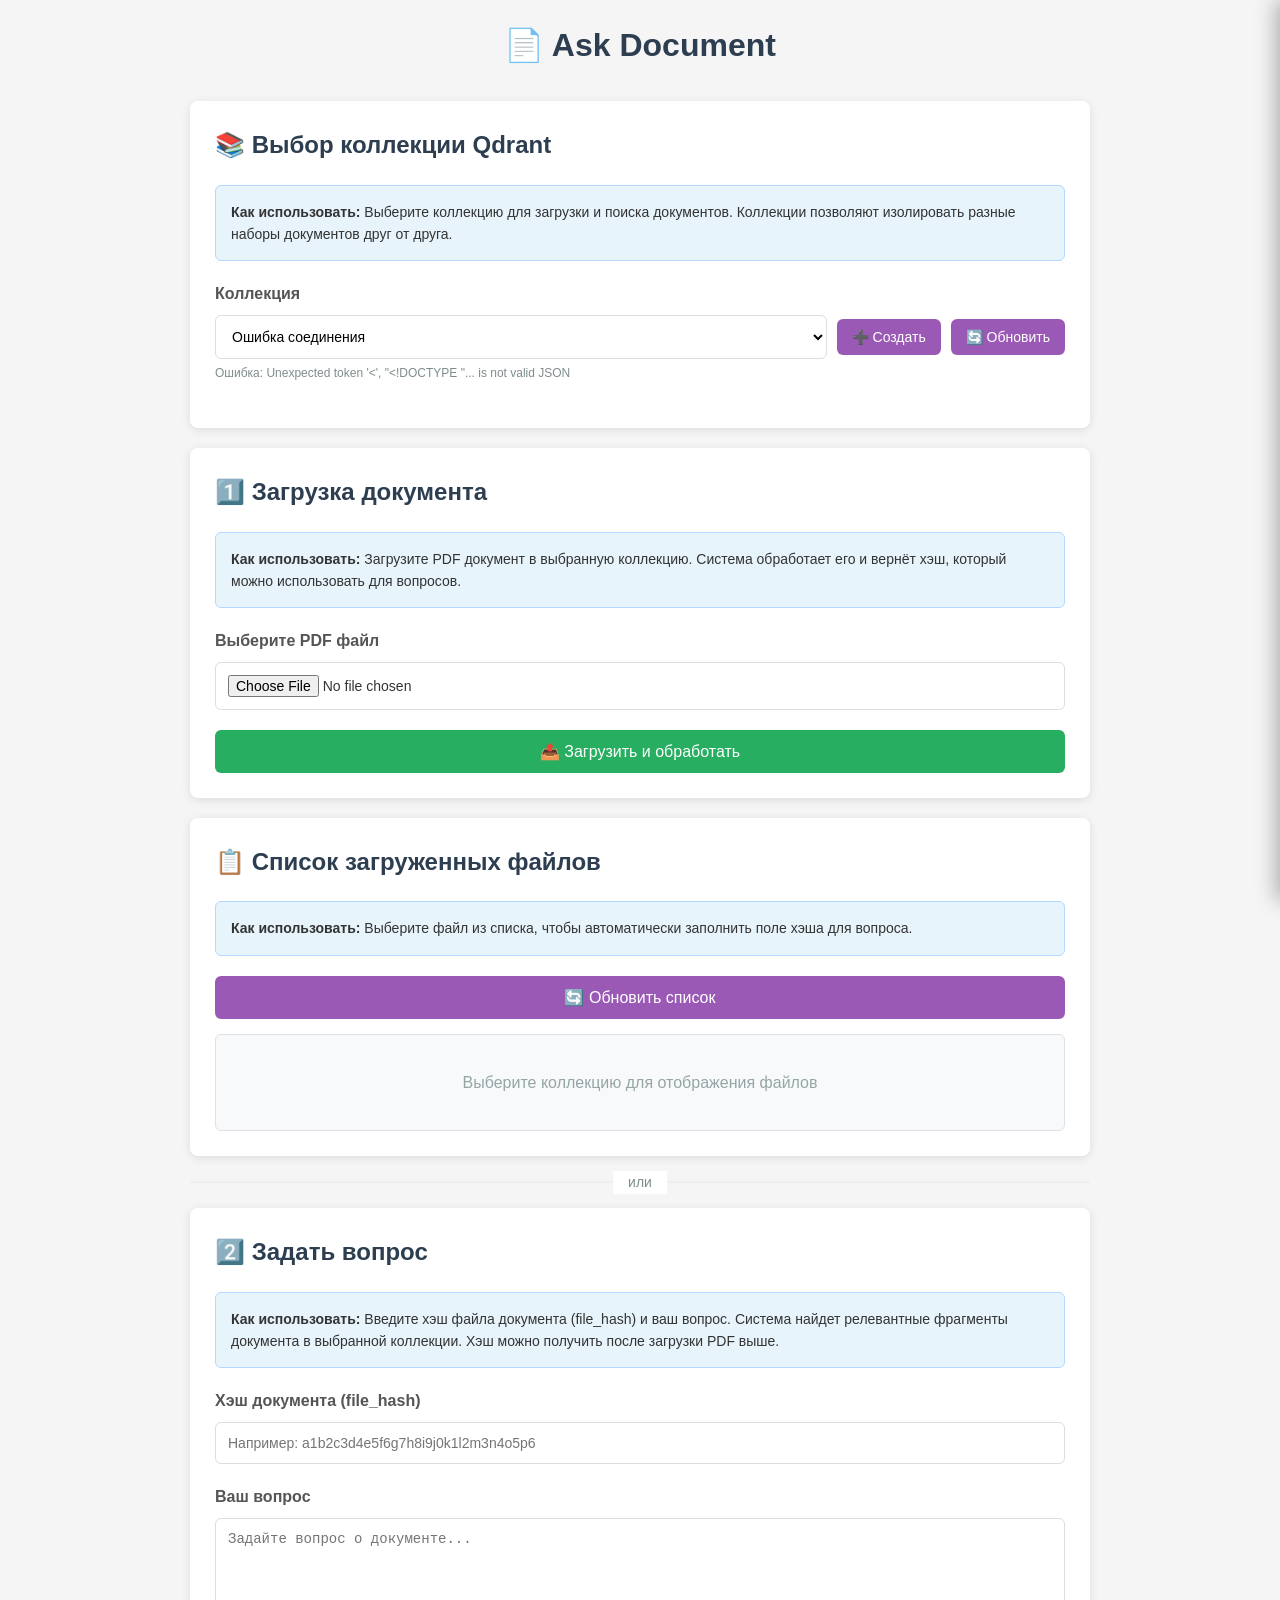
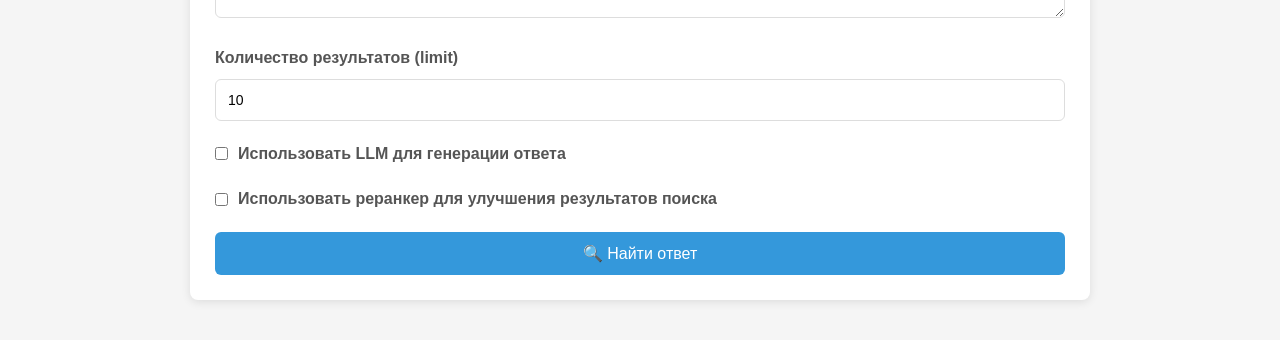
==== commit c71c7c25: "Fix retrier" ====
--- a/app/static/ask-document.html
+++ b/app/static/ask-document.html
@@ -716,6 +716,13 @@
                     </label>
                 </div>
 
+                <div class="form-group">
+                    <label style="display: flex; align-items: center; gap: 10px; cursor: pointer;">
+                        <input type="checkbox" id="useReranker" name="useReranker" style="width: auto;">
+                        <span>Использовать реранкер для улучшения результатов поиска</span>
+                    </label>
+                </div>
+
                 <button type="submit" class="btn" id="submitBtn">
                     🔍 Найти ответ
                 </button>
@@ -758,11 +765,16 @@
             <label style="margin-left: 15px;">Фильтр:</label>
             <select id="typeFilter" onchange="loadPageWithBboxes()">
                 <option value="">Все типы</option>
-                <option value="text">Текст</option>
-                <option value="title">Заголовок</option>
-                <option value="image">Изображение</option>
-                <option value="table">Таблица</option>
-                <option value="equation">Формула</option>
+                <option value="title">📑 Заголовки (title)</option>
+                <option value="text">📝 Текст и уравнения (text)</option>
+                <option value="image">🖼️ Изображения (image)</option>
+                <option value="image_caption">📷 Подписи к изображениям</option>
+                <option value="image_footnote">📝 Примечания к изображениям</option>
+                <option value="table">📊 Таблицы (table)</option>
+                <option value="table_caption">📋 Подписи к таблицам</option>
+                <option value="table_footnote">📝 Примечания к таблицам</option>
+                <option value="equation">∫ Формулы (equation)</option>
+                <option value="discarded">🗑️ Отброшенные элементы</option>
             </select>
         </div>
         <div class="pdf-viewer-content" id="pdfViewerContentIframe" style="display: block;">
@@ -900,6 +912,11 @@
             const llmAnswerDiv = document.getElementById('llmAnswer');
             const llmAnswerContent = document.getElementById('llmAnswerContent');
 
+            // Set current file hash from response for PDF viewer
+            if (data.file_hash) {
+                currentFileHash = data.file_hash;
+            }
+
             // Show status message
             const statusClass = data.status === 'success' ? 'success' : 'error';
             showStatus(data.message, statusClass);
@@ -926,11 +943,19 @@
                     // Add PDF view button if page_idx is available
                     let pdfButton = '';
                     if (answer.page_idx !== undefined && answer.page_idx !== null && currentFileHash) {
-                        pdfButton = `<span class="view-pdf-btn" onclick="openPdfViewer('${currentFileHash}', ${answer.page_idx})">📄 Открыть PDF (стр. ${answer.page_idx + 1})</span>`;
+                        pdfButton = `<span class="view-pdf-btn" onclick="event.stopPropagation(); openPdfViewerWithResult('${currentFileHash}', ${answer.page_idx}, ${index})">📄 Открыть PDF (стр. ${answer.page_idx + 1})</span>`;
                     }
 
+                    // Store bbox data for highlighting
+                    const bboxData = JSON.stringify({
+                        page_idx: answer.page_idx ?? 0,
+                        element_type: answer.element_type || '',
+                        element_index: answer.element_index ?? 0,
+                        bbox: answer.bbox || null
+                    }).replace(/"/g, '&quot;');
+
                     html += `
-                        <div class="result-item" onclick="openPdfViewer('${currentFileHash}', ${answer.page_idx ?? 0})">
+                        <div class="result-item" id="result-${index}" onclick="openPdfViewerWithResult('${currentFileHash}', ${answer.page_idx ?? 0}, ${index})" data-bbox='${bboxData}'>
                             <div class="result-score">
                                 <strong>#${index + 1}</strong> | Score: ${answer.score?.toFixed(4) || 'N/A'}
                                 ${pdfButton}
@@ -979,6 +1004,7 @@
         let totalPages = 0;
         let showBboxes = true;
         let currentBboxes = [];
+        let highlightedResultIndex = null;
 
         function openPdfViewer(fileHash, pageIndex) {
             if (!fileHash) {
@@ -988,6 +1014,7 @@
 
             currentFileHash = fileHash;
             currentPageIndex = pageIndex;
+            highlightedResultIndex = null;
 
             // Show enhanced viewer with bbox controls
             document.getElementById('bboxControls').style.display = 'flex';
@@ -998,6 +1025,37 @@
             loadPageCount(fileHash).then(() => {
                 updatePageSelect();
                 loadPageWithBboxes();
+            });
+
+            document.getElementById('pdfViewerTitle').textContent = `Просмотр PDF`;
+            document.getElementById('pdfOverlay').classList.add('show');
+            document.getElementById('pdfViewerContainer').classList.add('open');
+        }
+
+        function openPdfViewerWithResult(fileHash, pageIndex, resultIndex) {
+            if (!fileHash) {
+                showStatus('Хэш файла не указан', 'error');
+                return;
+            }
+
+            currentFileHash = fileHash;
+            currentPageIndex = pageIndex;
+            highlightedResultIndex = resultIndex;
+
+            // Highlight the selected result in the list
+            document.querySelectorAll('.result-item').forEach((item, idx) => {
+                item.classList.toggle('highlighted', idx === resultIndex);
+            });
+
+            // Show enhanced viewer with bbox controls
+            document.getElementById('bboxControls').style.display = 'flex';
+            document.getElementById('pdfViewerContentIframe').style.display = 'none';
+            document.getElementById('pdfViewerContentImg').style.display = 'flex';
+
+            // Load page count and initialize viewer
+            loadPageCount(fileHash).then(() => {
+                updatePageSelect();
+                loadPageWithBboxes(resultIndex);
             });
 
             document.getElementById('pdfViewerTitle').textContent = `Просмотр PDF`;
@@ -1042,7 +1100,7 @@
             select.value = currentPageIndex;
         }
 
-        async function loadPageWithBboxes() {
+        async function loadPageWithBboxes(resultIndex = null) {
             const pageSelect = document.getElementById('pageSelect');
             const typeFilter = document.getElementById('typeFilter');
 
@@ -1064,6 +1122,31 @@
                     let filteredBboxes = currentBboxes;
                     if (filterType) {
                         filteredBboxes = currentBboxes.filter(b => b.element_type === filterType);
+                    }
+
+                    // Highlight bbox for selected result if provided
+                    let highlightedBbox = null;
+                    if (resultIndex !== null && highlightedResultIndex !== null) {
+                        const resultElement = document.getElementById(`result-${highlightedResultIndex}`);
+                        if (resultElement && resultElement.dataset.bbox) {
+                            try {
+                                const bboxData = JSON.parse(resultElement.dataset.bbox.replace(/&quot;/g, '"'));
+                                if (bboxData.page_idx === currentPageIndex && bboxData.bbox) {
+                                    highlightedBbox = bboxData.bbox;
+
+                                    // Add the highlighted bbox to the filtered list with special color
+                                    filteredBboxes = filteredBboxes.map(b => ({...b}));
+                                    filteredBboxes.push({
+                                        bbox: highlightedBbox,
+                                        color: '#FF0000',
+                                        label: 'Выбранный элемент',
+                                        element_type: 'highlighted'
+                                    });
+                                }
+                            } catch (e) {
+                                console.warn('Could not parse bbox data from result:', e);
+                            }
+                        }
                     }
 
                     // Update legend
@@ -1111,7 +1194,9 @@
             let html = '';
 
             bboxes.forEach((bbox, idx) => {
-                const preview = bbox.text_preview || `${bbox.element_type} #${bbox.element_index}`;
+                // Use text_preview first as it contains human-readable description with emojis
+                let preview = bbox.text_preview || bbox.label || `${bbox.element_type} #${bbox.element_index}`;
+
                 html += `
                     <div class="bbox-legend-item" onclick="highlightBbox(${idx})">
                         <div class="bbox-legend-color" style="background: ${bbox.color}"></div>
@@ -1424,6 +1509,7 @@
             const question = document.getElementById('question').value.trim();
             const limit = parseInt(document.getElementById('askLimit').value) || 10;
             const useLlm = document.getElementById('useLlm').checked;
+            const useReranker = document.getElementById('useReranker').checked;
             const collectionSelect = document.getElementById('collectionSelect');
             const collectionName = collectionSelect.value;
 
@@ -1444,7 +1530,8 @@
                     file_hash: fileHash,
                     question: question,
                     limit: limit,
-                    use_llm: useLlm
+                    use_llm: useLlm,
+                    use_reranker: useReranker
                 };
 
                 if (collectionName) {
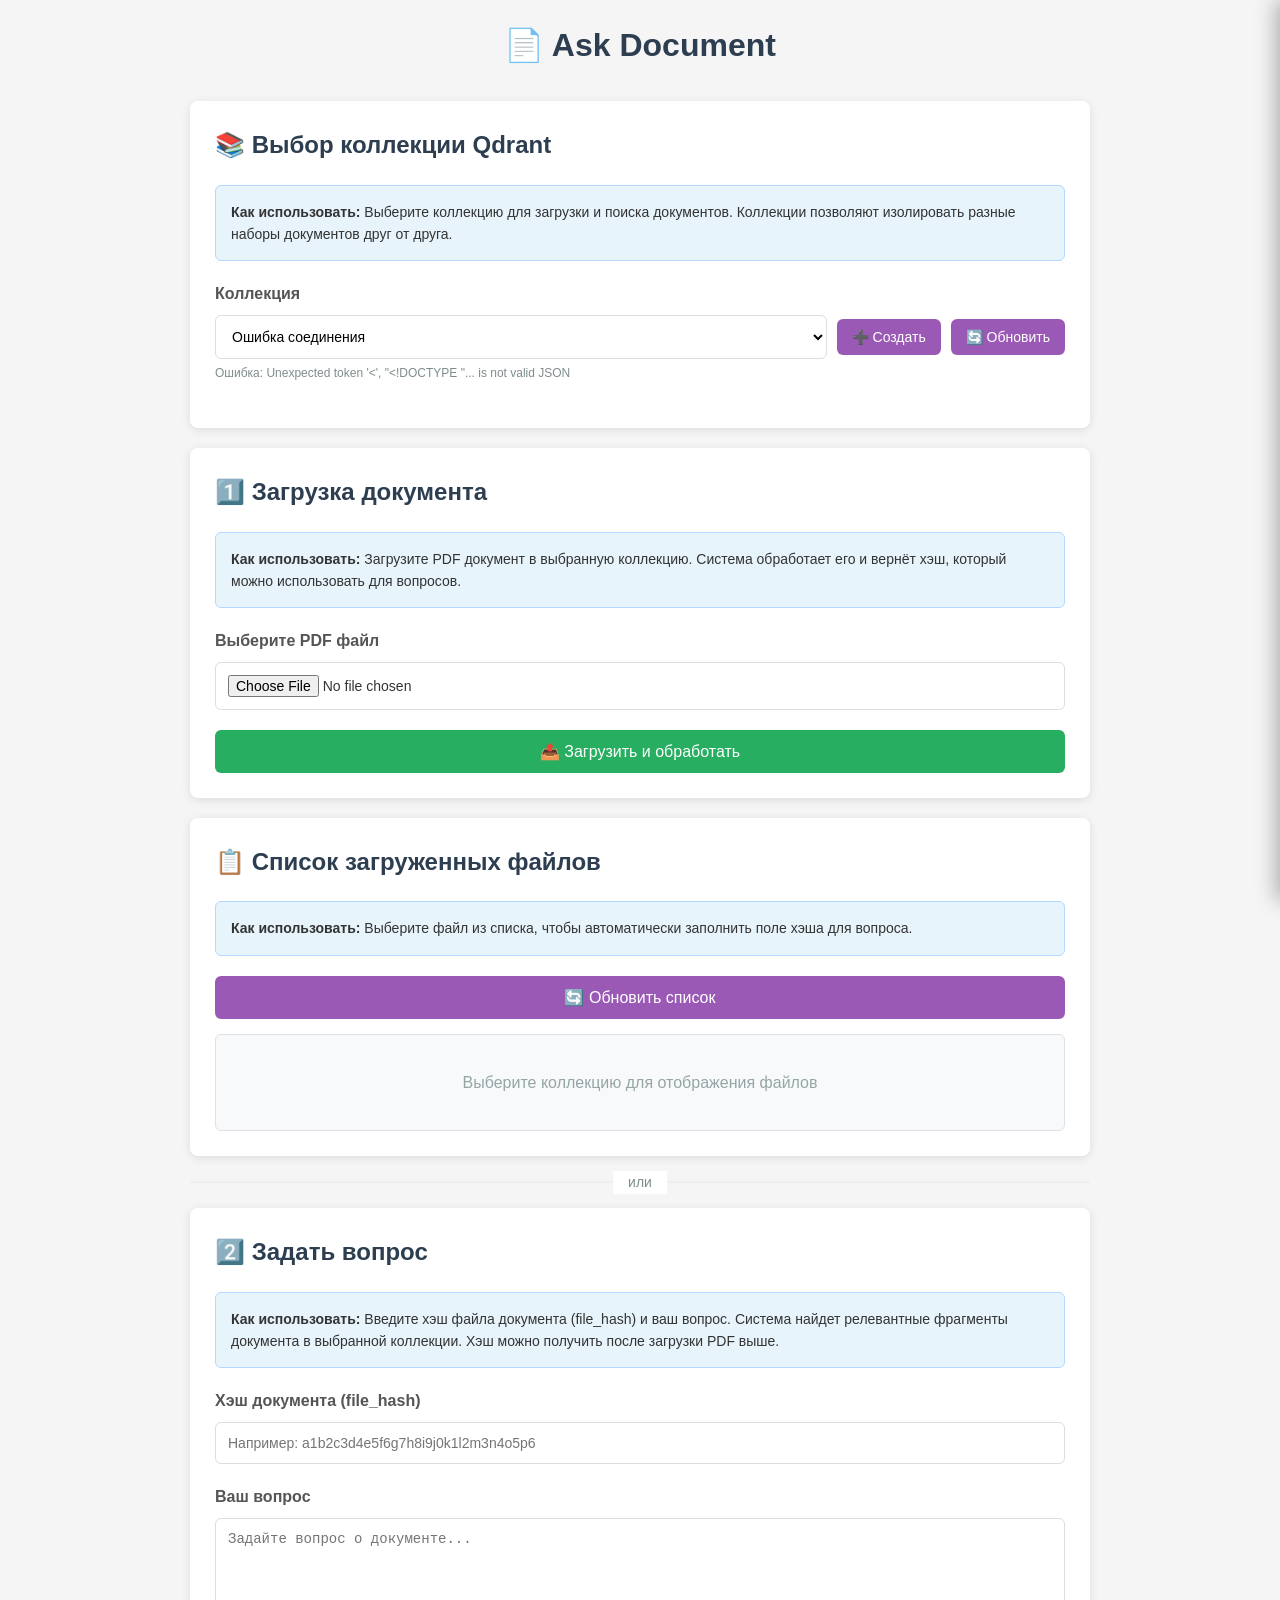
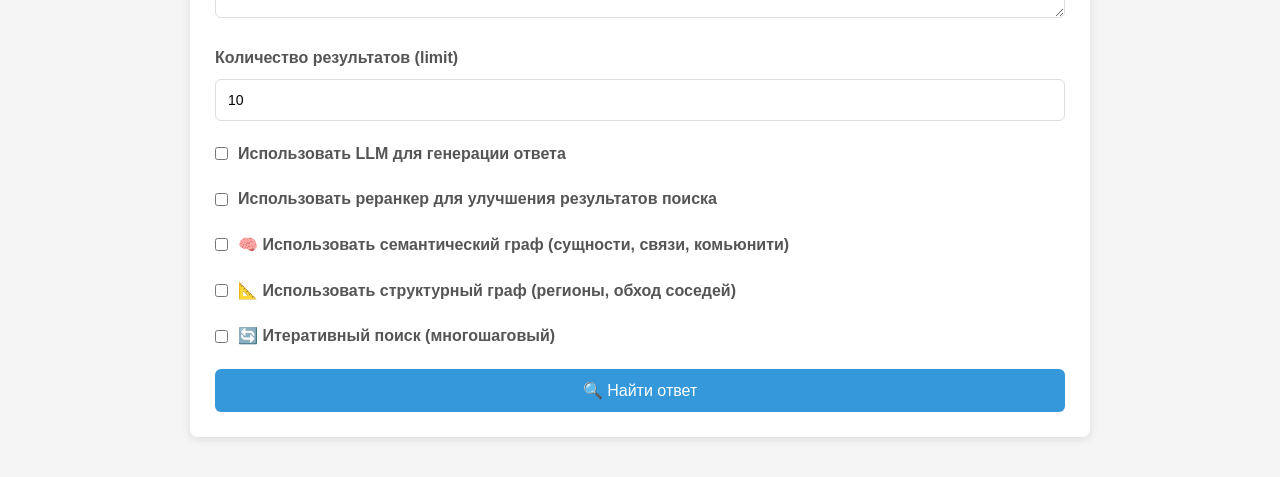
==== commit af05a467: "Global refactoring" ====
--- a/app/static/ask-document.html
+++ b/app/static/ask-document.html
@@ -723,6 +723,27 @@
                     </label>
                 </div>
 
+                <div class="form-group">
+                    <label style="display: flex; align-items: center; gap: 10px; cursor: pointer;">
+                        <input type="checkbox" id="useSemanticGraph" name="useSemanticGraph" style="width: auto;">
+                        <span>🧠 Использовать семантический граф (сущности, связи, комьюнити)</span>
+                    </label>
+                </div>
+
+                <div class="form-group">
+                    <label style="display: flex; align-items: center; gap: 10px; cursor: pointer;">
+                        <input type="checkbox" id="useStructuredGraph" name="useStructuredGraph" style="width: auto;">
+                        <span>📐 Использовать структурный граф (регионы, обход соседей)</span>
+                    </label>
+                </div>
+
+                <div class="form-group">
+                    <label style="display: flex; align-items: center; gap: 10px; cursor: pointer;">
+                        <input type="checkbox" id="useIterativeSearch" name="useIterativeSearch" style="width: auto;">
+                        <span>🔄 Итеративный поиск (многошаговый)</span>
+                    </label>
+                </div>
+
                 <button type="submit" class="btn" id="submitBtn">
                     🔍 Найти ответ
                 </button>
@@ -741,6 +762,16 @@
         <div id="llmAnswer" class="card hidden">
             <h2 style="margin-bottom: 20px; color: #2c3e50;">🤖 Ответ от LLM</h2>
             <div id="llmAnswerContent" style="background: #f8f9fa; padding: 20px; border-radius: 6px; border-left: 4px solid #9b59b6; line-height: 1.8;"></div>
+        </div>
+
+        <div id="contextBlocks" class="card hidden">
+            <h2 style="margin-bottom: 20px; color: #2c3e50; display: flex; align-items: center; gap: 10px;">
+                📋 Блоки контекста LLM
+                <button onclick="toggleContextBlocks()" style="font-size: 0.8em; padding: 4px 12px; background: #e0e0e0; border: none; border-radius: 4px; cursor: pointer;" id="contextToggleBtn">
+                    🔽 Свернуть
+                </button>
+            </h2>
+            <div id="contextBlocksContent"></div>
         </div>
 
         <div id="results" class="card hidden">
@@ -887,7 +918,10 @@
                     body: JSON.stringify({
                         file_hash: fileHash,
                         question: question,
-                        limit: limit
+                        limit: limit,
+                        use_semantic_graph: document.getElementById('useSemanticGraph').checked,
+                        use_structured_graph: document.getElementById('useStructuredGraph').checked,
+                        use_iterative_search: document.getElementById('useIterativeSearch').checked
                     })
                 });
 
@@ -927,6 +961,57 @@
                 llmAnswerDiv.classList.remove('hidden');
             } else {
                 llmAnswerDiv.classList.add('hidden');
+            }
+
+            // Display context blocks if available
+            const contextBlocksDiv = document.getElementById('contextBlocks');
+            const contextBlocksContent = document.getElementById('contextBlocksContent');
+            if (data.context_blocks && data.context_blocks.length > 0) {
+                let ctxHtml = '';
+                data.context_blocks.forEach((block, idx) => {
+                    // Determine block type badge
+                    let badge = '';
+                    let badgeStyle = '';
+                    if (block.startsWith('=== ') && block.includes('IMAGE')) {
+                        badge = '🖼️ Изображение';
+                        badgeStyle = 'background: #e3f2fd; color: #1565c0;';
+                    } else if (block.startsWith('=== ') && block.includes('CAPTION')) {
+                        badge = '📷 Подпись';
+                        badgeStyle = 'background: #fce4ec; color: #c62828;';
+                    } else if (block.startsWith('=== ') && block.includes('FOOTNOTE')) {
+                        badge = '📝 Сноска';
+                        badgeStyle = 'background: #fff3e0; color: #e65100;';
+                    } else if (block.startsWith('--- Entity:')) {
+                        badge = '🧠 Сущность';
+                        badgeStyle = 'background: #e8f5e9; color: #2e7d32;';
+                    } else if (block.startsWith('--- Community:')) {
+                        badge = '🏘️ Комьюнити';
+                        badgeStyle = 'background: #f3e5f5; color: #6a1b9a;';
+                    } else if (block.startsWith('--- Region Bridge:')) {
+                        badge = '🌉 Связь графов';
+                        badgeStyle = 'background: #e0f7fa; color: #006064;';
+                    } else if (block.startsWith('--- Neighbor')) {
+                        badge = '📐 Соседний регион';
+                        badgeStyle = 'background: #ede7f6; color: #4527a0;';
+                    } else {
+                        badge = '📄 Текст';
+                        badgeStyle = 'background: #f5f5f5; color: #616161;';
+                    }
+                    ctxHtml += `
+                        <div class="context-block" style="margin-bottom: 12px; border: 1px solid #e0e0e0; border-radius: 6px; overflow: hidden;">
+                            <div style="display: flex; justify-content: space-between; align-items: center; padding: 8px 14px; background: #fafafa; border-bottom: 1px solid #e0e0e0;">
+                                <span style="font-weight: bold; font-size: 0.85em;">Блок #${idx + 1}</span>
+                                <span style="font-size: 0.8em; padding: 2px 10px; border-radius: 12px; ${badgeStyle}">${badge}</span>
+                            </div>
+                            <div style="padding: 14px; background: #fff; font-size: 0.9em; line-height: 1.6; white-space: pre-wrap; max-height: 300px; overflow-y: auto;">${escapeHtml(block)}</div>
+                        </div>
+                    `;
+                });
+                contextBlocksContent.innerHTML = ctxHtml;
+                contextBlocksDiv.classList.remove('hidden');
+                document.getElementById('contextToggleBtn').textContent = '🔽 Свернуть';
+            } else {
+                contextBlocksDiv.classList.add('hidden');
             }
 
             if (data.answers && data.answers.length > 0) {
@@ -997,6 +1082,18 @@
             const div = document.createElement('div');
             div.textContent = text;
             return div.innerHTML;
+        }
+
+        function toggleContextBlocks() {
+            const content = document.getElementById('contextBlocksContent');
+            const btn = document.getElementById('contextToggleBtn');
+            if (content.style.display === 'none') {
+                content.style.display = '';
+                btn.textContent = '🔽 Свернуть';
+            } else {
+                content.style.display = 'none';
+                btn.textContent = '▶️ Развернуть';
+            }
         }
 
         // PDF Viewer functions with bbox visualization
@@ -1510,6 +1607,9 @@
             const limit = parseInt(document.getElementById('askLimit').value) || 10;
             const useLlm = document.getElementById('useLlm').checked;
             const useReranker = document.getElementById('useReranker').checked;
+            const useSemanticGraph = document.getElementById('useSemanticGraph').checked;
+            const useStructuredGraph = document.getElementById('useStructuredGraph').checked;
+            const useIterativeSearch = document.getElementById('useIterativeSearch').checked;
             const collectionSelect = document.getElementById('collectionSelect');
             const collectionName = collectionSelect.value;
 
@@ -1522,6 +1622,7 @@
             document.getElementById('loading').classList.remove('hidden');
             document.getElementById('results').classList.add('hidden');
             document.getElementById('llmAnswer').classList.add('hidden');
+            document.getElementById('contextBlocks').classList.add('hidden');
             document.getElementById('statusMessage').classList.add('hidden');
             document.getElementById('submitBtn').disabled = true;
 
@@ -1531,7 +1632,10 @@
                     question: question,
                     limit: limit,
                     use_llm: useLlm,
-                    use_reranker: useReranker
+                    use_reranker: useReranker,
+                    use_semantic_graph: useSemanticGraph,
+                    use_structured_graph: useStructuredGraph,
+                    use_iterative_search: useIterativeSearch
                 };
 
                 if (collectionName) {
